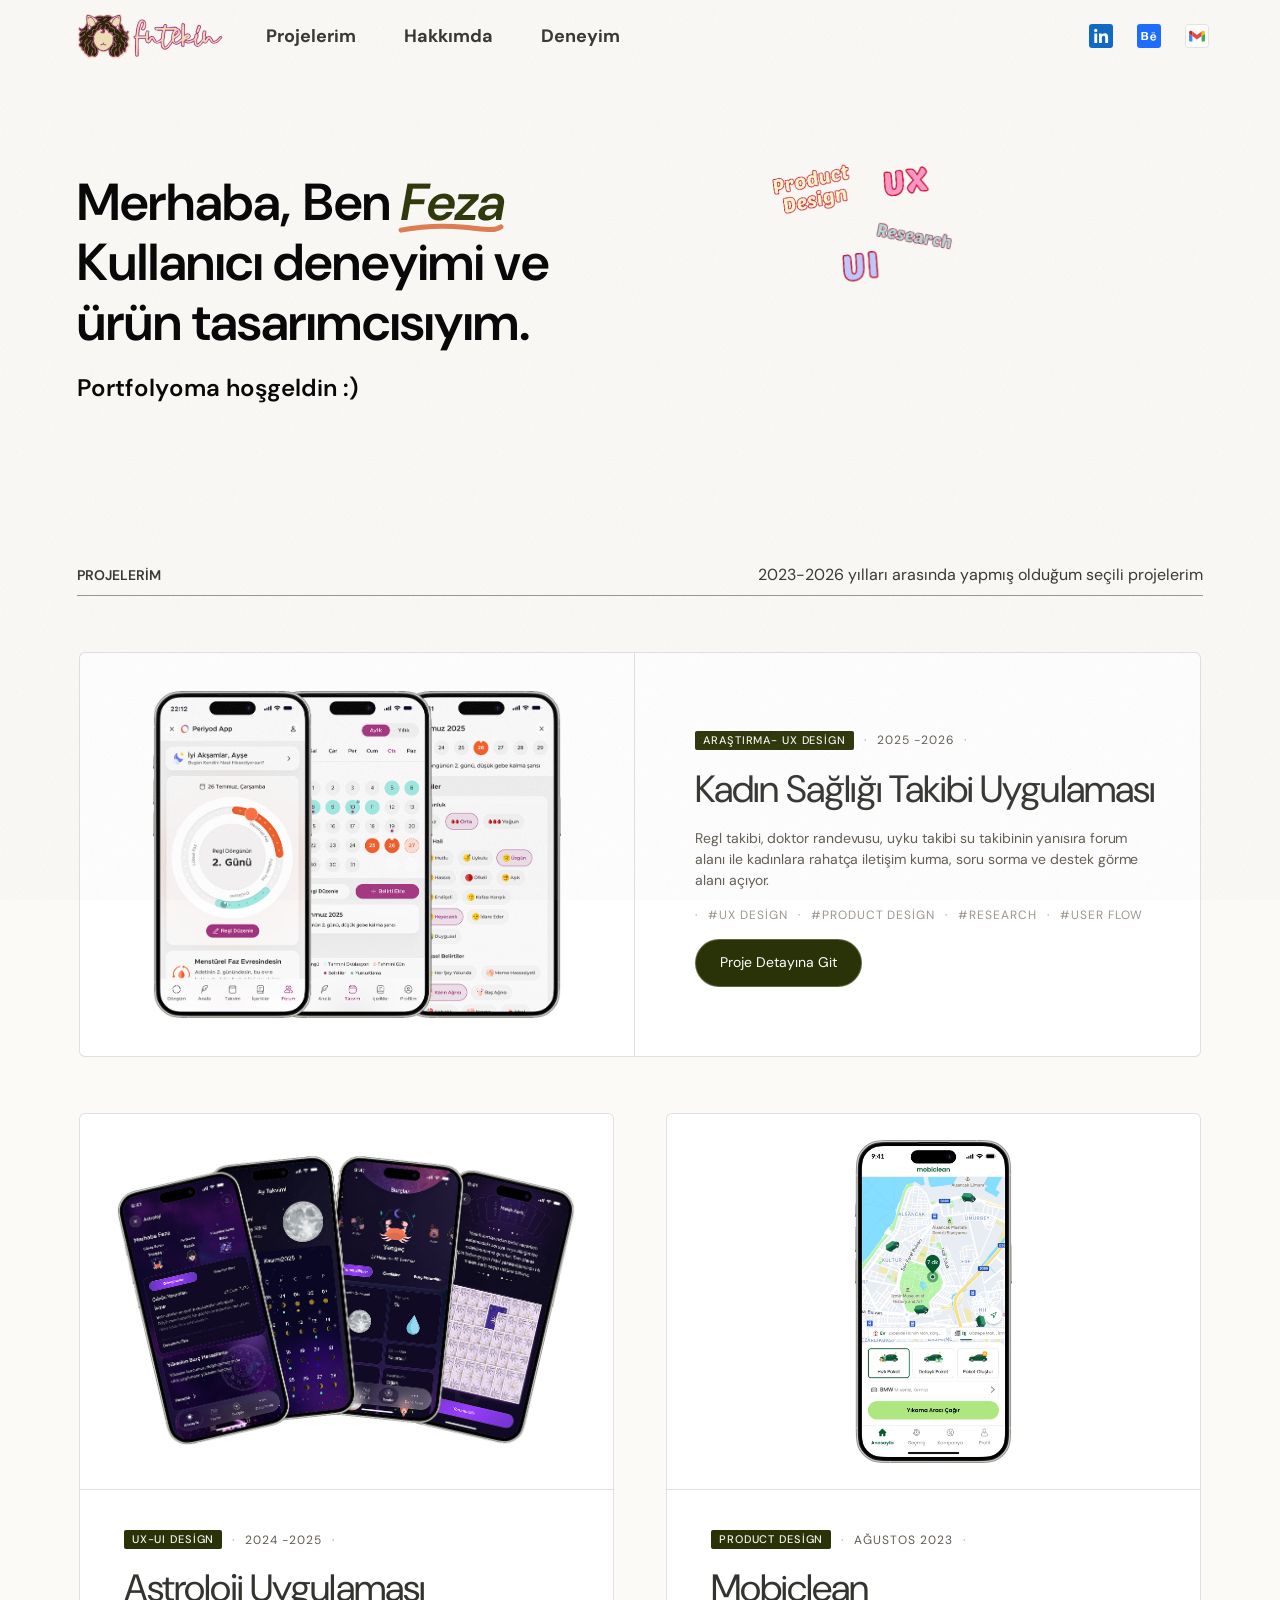
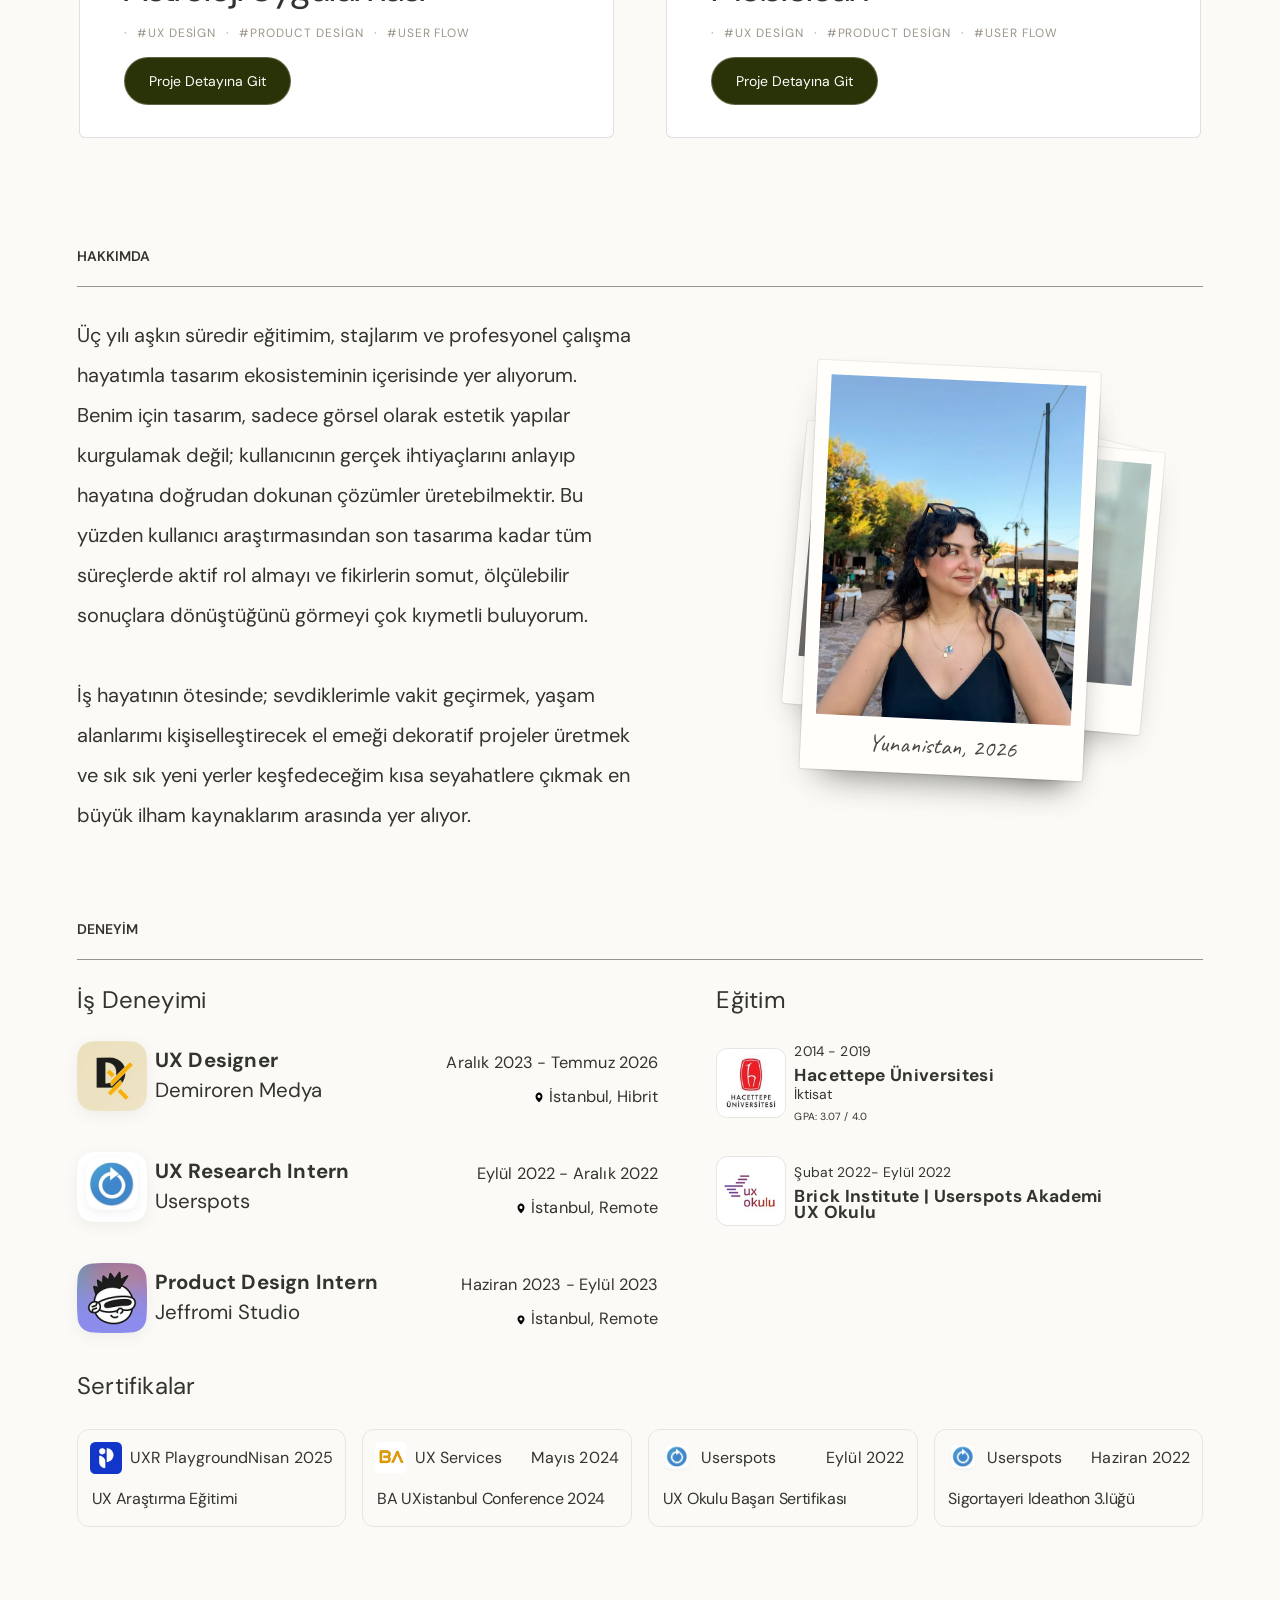
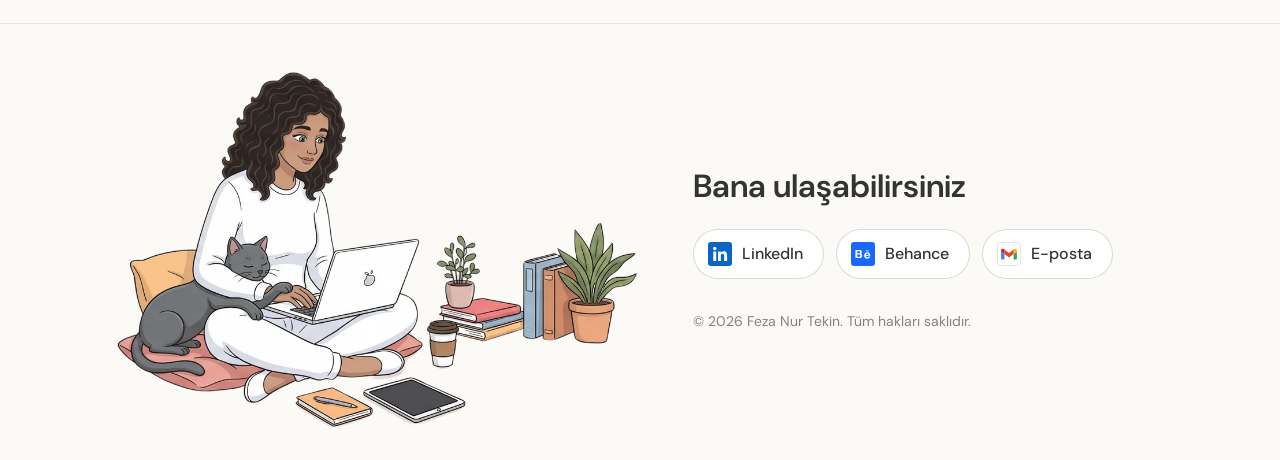
==== anasayfa.html @ 3f582065 "Açılış videosu ayrı sayfa: index.html → anasayfa.html Açılış artık kendi sayfası (index.html): yalnı" ====
<!DOCTYPE html>
<html lang="tr">
<head>
  <meta charset="UTF-8" />
  <meta name="viewport" content="width=device-width, initial-scale=1.0, viewport-fit=cover" />
  <title>Feza Nur Tekin | Portfolyo</title>
  <meta name="theme-color" content="#fbfaf6" />
  <meta name="description" content="Feza Nur Tekin - UX Designer & Product Designer" />
  <meta property="og:type" content="website" />
  <meta property="og:site_name" content="Feza Nur Tekin" />
  <meta property="og:title" content="Feza Nur Tekin | Portfolyo" />
  <meta property="og:description" content="Feza Nur Tekin - UX Designer & Product Designer" />
  <meta property="og:image" content="assets/images/og-image.jpg" />
  <meta property="og:image:width" content="1200" />
  <meta property="og:image:height" content="630" />
  <meta name="twitter:card" content="summary_large_image" />
  <meta name="twitter:title" content="Feza Nur Tekin | Portfolyo" />
  <meta name="twitter:description" content="Feza Nur Tekin - UX Designer & Product Designer" />
  <meta name="twitter:image" content="assets/images/og-image.jpg" />
  <link rel="icon" type="image/png" sizes="64x64" href="assets/images/favicon.png" />
  <link rel="icon" type="image/png" sizes="32x32" href="assets/images/favicon-32.png" />
  <link rel="apple-touch-icon" href="assets/images/apple-touch-icon.png" />
  <link rel="preconnect" href="https://fonts.googleapis.com" />
  <link rel="preconnect" href="https://fonts.gstatic.com" crossorigin />
  <link href="https://fonts.googleapis.com/css2?family=DM+Sans:ital,wght@0,400;0,500;0,600;0,700;1,400;1,500;1,600&family=Caveat:wght@500&family=Georama:wght@400&display=swap" rel="stylesheet" />
  <link rel="stylesheet" href="css/reset.css" />
  <link rel="stylesheet" href="css/style.css" />
  <link rel="stylesheet" href="css/header.css" />
  <link rel="stylesheet" href="css/hero.css" />
  <link rel="stylesheet" href="css/projects.css" />
  <link rel="stylesheet" href="css/about.css" />
  <link rel="stylesheet" href="css/certificates.css" />
  <!-- Microsoft Clarity (ziyaretçi analitiği) -->
  <script type="text/javascript">
    (function(c,l,a,r,i,t,y){
        c[a]=c[a]||function(){(c[a].q=c[a].q||[]).push(arguments)};
        t=l.createElement(r);t.async=1;t.src="https://www.clarity.ms/tag/"+i;
        y=l.getElementsByTagName(r)[0];y.parentNode.insertBefore(t,y);
    })(window, document, "clarity", "script", "yzoneyy70y");
  </script>
</head>
<body class="home">
  <header id="header"></header>
  <main>
    <section id="hero"></section>
    <section id="projects"></section>
    <section id="about"></section>
    <section id="certificates"></section>
  </main>
  <footer id="footer"></footer>

  <script src="https://cdnjs.cloudflare.com/ajax/libs/gsap/3.12.5/gsap.min.js"></script>
  <script type="module" src="js/main.js"></script>
</body>
</html>
---- css/style.css ----
:root {
  --color-bg: #fefdfc;
  --color-text: #000000;
  --color-heading: #06122f;
  --color-muted: #2e2e48;

  --color-primary-100: #e3e7fb;
  --color-primary-700: #06122f;
  --color-tertiary-500: #485511;
  --color-tertiary-600: #2a3307;

  --font-base: "DM Sans", system-ui, -apple-system, "Segoe UI", sans-serif;
  --font-logo: "Georama", var(--font-base);

  --container-width: 1200px;
  --container-padding: clamp(16px, 6vw, 161px);
}

/* clip (not hidden): hidden would turn <body> into a scroll container
   and break position: sticky (header, home intro) */
html {
  /* overscroll / safe-area strips take the page colour, not white */
  background: #fbfaf6;
  overflow-x: hidden;
  overflow-x: clip;
  overflow-y: visible;
}

body {
  background: var(--color-bg);
  color: var(--color-text);
  font-family: var(--font-base);
  overflow-x: hidden;
  overflow-x: clip;
  overflow-y: visible;
}

.container {
  width: 100%;
  max-width: var(--container-width);
  margin-inline: auto;
  padding-inline: var(--container-padding);
}

/* Main 12-column grid (1920w spec: count 12, margin 0, gutter 16) */
/* Mobile: 16px left/right padding on every page */
@media (max-width: 600px) {
  :root {
    --container-padding: 16px;
  }
}

.grid {
  display: grid;
  grid-template-columns: repeat(12, 1fr);
  gap: 16px;
}

.col-1  { grid-column: span 1; }
.col-2  { grid-column: span 2; }
.col-3  { grid-column: span 3; }
.col-4  { grid-column: span 4; }
.col-5  { grid-column: span 5; }
.col-6  { grid-column: span 6; }
.col-7  { grid-column: span 7; }
.col-8  { grid-column: span 8; }
.col-9  { grid-column: span 9; }
.col-10 { grid-column: span 10; }
.col-11 { grid-column: span 11; }
.col-12 { grid-column: span 12; }

section {
  padding-block: clamp(48px, 6vw, 80px);
}

/* Section eyebrow: bullet + label, used above section headings */
.section-eyebrow {
  display: flex;
  align-items: center;
  gap: 10px;
  margin-bottom: 24px;
}

.section-eyebrow__dot {
  width: 14px;
  height: 14px;
  border-radius: 50%;
  background: var(--color-heading);
  flex-shrink: 0;
}

.section-eyebrow__label {
  font-weight: 600;
  font-size: clamp(18px, 2vw, 24px);
  color: var(--color-text);
}

/* Shared button styles */
.btn {
  display: inline-flex;
  align-items: center;
  gap: 8px;
  border-radius: 90px;
  font-family: var(--font-base);
  cursor: pointer;
  text-decoration: none;
  white-space: nowrap;
  transition: opacity 0.15s ease;
}

.btn:hover {
  opacity: 0.85;
}

.btn--ghost {
  padding: 16px 24px;
  font-weight: 600;
  font-size: 16px;
  color: var(--color-tertiary-500);
  background: transparent;
}

.btn--dark-sm {
  padding: 12px 24px;
  height: 40px;
  background: var(--color-tertiary-600);
  border: 1px solid rgba(255, 255, 255, 0.25);
  color: #fff;
  font-size: 14px;
}

.btn--dark-lg {
  padding: 16px 24px;
  background: var(--color-primary-700);
  border: 1px solid rgba(255, 255, 255, 0.25);
  color: #fff;
  font-size: 18px;
  font-weight: 500;
  box-shadow: 0 2px 2px rgba(27, 28, 29, 0.04);
}

.btn__icon {
  width: 20px;
  height: 20px;
  flex-shrink: 0;
}

/* Shared pill tag */
.tag {
  padding: 8px 16px;
  border: 0.5px solid var(--color-primary-100);
  border-radius: 8px;
  font-weight: 500;
  font-size: 16px;
  color: var(--color-heading);
  background: rgba(255, 255, 255, 0.1);
}

.hashtag {
  padding: 8px;
  font-weight: 500;
  font-size: 16px;
  color: var(--color-text);
}

footer {
  border-top: 1px solid rgba(209, 209, 209, 0.5);
  padding-block: 48px 32px;
}

/* Home footer: illustration left, contact buttons right */
.site-footer {
  display: grid;
  grid-template-columns: minmax(0, 520px) minmax(0, 1fr);
  align-items: center;
  gap: 56px;
}

.site-footer__art {
  display: block;
  width: 100%;
  height: auto;
}

.site-footer__title {
  font-size: 32px;
  font-weight: 600;
  line-height: 1.2;
  color: #333330;
}

.social-buttons {
  display: flex;
  flex-wrap: wrap;
  gap: 12px;
  margin-top: 24px;
  padding: 0;
  list-style: none;
}

.social-button {
  display: inline-flex;
  align-items: center;
  gap: 10px;
  padding: 12px 20px 12px 14px;
  border: 1px solid rgba(51, 51, 48, 0.18);
  border-radius: 999px;
  background: #fff;
  font-size: 16px;
  font-weight: 500;
  line-height: 24px;
  color: #333330;
  transition: border-color 0.2s ease, transform 0.2s ease, box-shadow 0.2s ease;
}

.social-button svg {
  flex: none;
  width: 24px;
  height: 24px;
}

.social-button:hover {
  border-color: #2a3307;
  transform: translateY(-2px);
  box-shadow: 0 6px 14px -8px rgba(42, 51, 7, 0.4);
}

.social-button:focus-visible {
  outline: 2px solid #2a3307;
  outline-offset: 3px;
}

.site-footer__copy {
  margin-top: 32px;
  font-size: 14px;
  color: rgba(51, 51, 48, 0.6);
}

@media (max-width: 760px) {
  .site-footer {
    grid-template-columns: 1fr;
    gap: 24px;
  }

  .site-footer__art {
    max-width: 360px;
  }

  .site-footer__title {
    font-size: 26px;
  }

  .social-button {
    padding: 10px 16px 10px 12px;
    font-size: 15px;
  }
}
---- css/header.css ----
header {
  position: sticky;
  top: 0;
  z-index: 100;
  /* iOS (viewport-fit=cover): the header reaches up under the status bar
     and its background covers that strip, so the page never shows above it */
  padding-top: env(safe-area-inset-top, 0px);
  background: var(--color-bg);
  box-shadow: 0 2px 2px rgba(27, 28, 29, 0.04);
}

/* Figma desktop header: full 1440 frame, 80px side padding, 64px tall */
.header__inner {
  display: flex;
  flex-wrap: wrap;
  align-items: center;
  gap: 12px 16px;
  max-width: 1440px;
  min-height: 64px;
  padding-block: 8px;
  padding-inline: clamp(16px, 5.56vw, 80px);
}


.header__brand {
  display: flex;
  align-items: center;
  gap: 8px;
}

.header__brand {
  gap: 0;
}

/* logo.svg is the mark + "fntekin" wordmark, 140 × 47 */
.header__logo-img {
  width: auto;
  height: 52px;
  aspect-ratio: 140 / 47;
}

.header__logo-text {
  font-family: var(--font-logo);
  font-size: 24px;
  line-height: 50px;
  color: var(--color-heading);
}

/* Desktop: logo — 24px — nav (items 16px apart) … social icons on the right */
.header__nav {
  display: flex;
  align-items: center;
  gap: 16px;
  /* + the row's 16px gap = 24px between logo and nav */
  margin-left: 8px;
  margin-right: auto;
}

/* Nav items: DM Sans Bold 18px, #333330 */
.header__nav-link {
  padding: 16px;
  font-family: var(--font-base);
  font-weight: 700;
  font-size: 18px;
  line-height: 24px;
  color: #333330;
  border-radius: 90px;
  transition: background-color 0.2s ease;
}

.header__nav-link:hover {
  background: rgba(51, 51, 48, 0.06);
}

/* CTA + hamburger group */
.header__actions {
  display: flex;
  align-items: center;
  gap: 16px;
}

.header__menu-toggle {
  display: none;
  flex-direction: column;
  justify-content: center;
  gap: 6px;
  width: 32px;
  height: 32px;
  padding: 4px 2px;
  color: var(--color-heading);
}

.header__menu-toggle span {
  display: block;
  width: 100%;
  height: 2px;
  background: currentColor;
  border-radius: 1px;
  transition: transform 0.2s ease, opacity 0.2s ease;
}

/* Tablet + mobile: nav moves into a hamburger dropdown */
@media (max-width: 860px) {
  .header__inner {
    flex-wrap: nowrap;
  }

  .header__menu-toggle {
    display: flex;
  }

  .header__nav {
    display: none;
    position: absolute;
    top: 100%;
    left: 0;
    right: 0;
    flex-direction: column;
    align-items: stretch;
    gap: 0;
    padding: 8px 16px 16px;
    background: var(--color-bg);
    box-shadow: 0 8px 16px rgba(27, 28, 29, 0.08);
  }

  .is-menu-open .header__nav {
    display: flex;
  }

  .header__nav-link {
    padding: 14px 0;
    border-bottom: 1px solid rgba(51, 51, 48, 0.08);
    border-radius: 0;
  }

  .header__nav-link:hover {
    background: none;
  }

  .is-menu-open .header__menu-toggle span:nth-child(1) {
    transform: translateY(8px) rotate(45deg);
  }

  .is-menu-open .header__menu-toggle span:nth-child(2) {
    opacity: 0;
  }

  .is-menu-open .header__menu-toggle span:nth-child(3) {
    transform: translateY(-8px) rotate(-45deg);
  }
}

/* Mobile (390px design) */
@media (max-width: 600px) {
  .header__inner {
    padding-block: 12px;
  }

  .header__logo-img {
    height: 38px;
  }

  .header__actions {
    gap: 12px;
  }

  .header__cta {
    height: 40px;
    padding-inline: 18px;
    font-size: 15px;
  }
}

/* Social icons: 24px, 24px apart (shared with the detail hero cards) */
.socials {
  display: flex;
  align-items: center;
  gap: 24px;
  margin: 0;
  padding: 0;
  list-style: none;
}

.socials__link {
  display: block;
  width: 24px;
  height: 24px;
  border-radius: 4px;
  transition: transform 0.2s ease, opacity 0.2s ease;
}

.socials__link:hover {
  transform: translateY(-2px);
}

.socials__link:focus-visible {
  outline: 2px solid #2a3307;
  outline-offset: 3px;
}

.socials__link svg {
  display: block;
}

@media (max-width: 860px) {
  .header__nav {
    margin: 0;
  }

  .header__actions {
    margin-left: auto;
  }

  .header__actions .socials {
    gap: 16px;
  }
}

/* ---------- Detail-page header ---------- */
.detail-header {
  display: grid;
  grid-template-columns: 1fr auto 1fr;
  align-items: center;
  flex-wrap: nowrap;
}

.detail-header__back {
  display: inline-flex;
  align-items: center;
  gap: 8px;
  justify-self: start;
  padding: 8px 8px 8px 0;
  font-family: var(--font-base);
  font-size: 18px;
  font-weight: 600;
  line-height: 24px;
  color: #333330;
}

.detail-header__back svg {
  color: #2a3307;
  transition: transform 0.2s ease;
}

.detail-header__back:hover svg {
  transform: translateX(-3px);
}

/* page title: DM Sans Regular 16px, #333330 */
.detail-header__title {
  font-family: var(--font-base);
  font-size: 16px;
  font-weight: 400;
  line-height: 24px;
  color: #333330;
  text-align: center;
  white-space: nowrap;
  overflow: hidden;
  text-overflow: ellipsis;
}

.detail-header .socials {
  justify-self: end;
}

@media (max-width: 600px) {
  .detail-header {
    grid-template-columns: auto minmax(0, 1fr) auto;
    gap: 12px;
  }

  /* arrow only; the title takes the middle */
  .detail-header__back span {
    position: absolute;
    width: 1px;
    height: 1px;
    overflow: hidden;
    clip: rect(0 0 0 0);
  }

  .detail-header__title {
    font-size: 14px;
  }

  .detail-header .socials {
    gap: 12px;
  }

  .detail-header .socials__link,
  .detail-header .socials__link svg {
    width: 22px;
    height: 22px;
  }
}

/* Social icons sit in the header row on desktop and move into the
   hamburger menu on phones/tablets */
.header__nav-socials {
  display: none;
}

@media (max-width: 860px) {
  /* phones/tablets: social icons stay in the header instead of a menu */
  .header__menu-toggle {
    display: none !important;
  }

  .header__actions .header__socials {
    display: flex;
    gap: 16px;
  }

  .header__nav .header__nav-socials {
    display: none;
  }
}

/* Phones: the detail header keeps only the back arrow and the title */
@media (max-width: 600px) {
  .detail-header .detail-header__socials {
    display: none;
  }

  .detail-header {
    grid-template-columns: auto minmax(0, 1fr) auto;
  }

  .detail-header::after {
    content: "";
    width: 24px;
  }
}

/* Detail pages: header hides on scroll down, returns on scroll up
   (js/header-autohide.js) */
body:not(.home) > header {
  transition: transform 0.3s ease;
}

body:not(.home) > header.is-hidden {
  transform: translateY(-100%);
}

@media (prefers-reduced-motion: reduce) {
  body:not(.home) > header {
    transition: none;
  }
}
---- css/hero.css ----
/* ==========================================================
   Home page shell (Figma 391:3256, 1440px frame)
   ========================================================== */
body.home {
  --color-bg: #fbfaf6;
  --home-ink: #333330;
  --home-muted: #605a51;
  --home-faint: #9c968c;
  --home-line: rgba(51, 51, 48, 0.5);
  --header-h: 64px;
  --sticker-terracotta: #df7a50;
  --sticker-pink: #eab3c7;
  --sticker-mustard: #ecbf55;
  --sticker-sage: #95b083;
}

/* Paper grain over the whole page */
body.home::after {
  content: "";
  position: fixed;
  inset: 0;
  z-index: 9999;
  pointer-events: none;
  opacity: 0.09;
  background-image: url("data:image/svg+xml;utf8,<svg xmlns='http://www.w3.org/2000/svg' width='240' height='240'><filter id='n'><feTurbulence type='fractalNoise' baseFrequency='0.85' numOctaves='2' stitchTiles='stitch'/><feColorMatrix type='saturate' values='0'/></filter><rect width='100%' height='100%' filter='url(%23n)'/></svg>");
}

/* Home content is 1200px wide at 1440 (container padding sits outside it) */
body.home main .container {
  max-width: calc(1200px + 2 * var(--container-padding));
}

/* Section rhythm comes from the design, not the global section padding */
body.home main > section {
  padding-block: 0;
}

/* js/intro.js slides the header in during the landing entrance */
/* Transparent over the hero; once the "Kullanıcı deneyimi…" line scrolls
   under it, the hero's background colour fades in, faint at first and
   filling as the page scrolls on (--header-fill 0 → 1, js/header-fill.js) */
/* Sticky (like the detail pages), not fixed: iOS Safari only extends a
   header's colour up behind the status bar when it is part of the page
   flow; a fixed header floats with the page showing above it */
body.home header {
  position: sticky;
  top: 0;
  --header-fill: 0;
  background: rgb(251 250 246 / var(--header-fill));
  box-shadow: 0 2px 2px rgb(27 28 29 / calc(var(--header-fill) * 0.04));
  -webkit-backdrop-filter: blur(calc(var(--header-fill) * 8px));
  backdrop-filter: blur(calc(var(--header-fill) * 8px));
}

/* ==========================================================
   Landing frame (the opening film is its own page: index.html)
   ========================================================== */
.intro {
  position: relative;
}

.intro__frame {
  position: relative;
}

/* Animated line-art parts (see tools/build-hero-art.py); transform-origin
   is set per part in drawing units */
.part {
  transform-box: view-box;
}

/* ---------- 2. Landing ---------- */
.landing {
  position: relative;
  z-index: 1;
  /* the sticky header already takes its own room in the flow */
  padding-top: 0;
  transform-origin: 50% 40%;
}

/* 1440 × 620 design frame under the 64px header; desktop pulls it 100px
   up so the film and the text sit higher */
.landing__stage {
  position: relative;
  max-width: 1440px;
  margin: -100px auto 0;
  aspect-ratio: 1440 / 620;
}

/* Text block centred vertically on the girl + cat film (same top and
   height as .hero-video: y 133 … 577 of the 620 frame) */
.landing__text {
  position: absolute;
  left: 0;
  right: 0;
  top: 21.45%;
  height: 71.61%;
  z-index: 1;
  display: flex;
  flex-direction: column;
  justify-content: center;
}

/* "Merhaba, Ben Feza" on one line */
.hero__heading {
  display: flex;
  flex-wrap: nowrap;
  align-items: baseline;
  column-gap: 0.25em;
  font-size: 52px; /* sets the em for the gap; children are 52px too */
  white-space: nowrap;
}

.hero__heading .hero__title {
  margin-top: 0;
}

/* Desktop: "Merhaba," and "Ben Feza" both 52px semibold */
.hero__greeting {
  font-size: 52px;
  font-weight: 600;
  line-height: 1.15;
  color: #000;
}

.hero__title {
  margin-top: clamp(2px, 0.4vw, 6px);
  font-size: 52px;
  line-height: 1.15;
  font-weight: 600;
  color: #000;
  white-space: nowrap;
}

/* Screen-reader copy of the lettered text */
.hero-sr {
  position: absolute;
  width: 1px;
  height: 1px;
  overflow: hidden;
  clip-path: inset(50%);
  white-space: nowrap;
}

.split-word {
  display: inline-block;
  white-space: nowrap;
}

/* Letters pop up one by one with a little overshoot once the landing is
   revealed (js/intro.js adds .is-revealed) */
.landing .letter {
  display: inline-block;
  opacity: 0;
  transform: translateY(0.5em) rotate(-7deg) scale(0.7);
  transform-origin: 50% 75%;
}

.landing.is-revealed .letter {
  opacity: 1;
  transform: none;
  transition:
    opacity 0.7s cubic-bezier(0.34, 1.56, 0.64, 1),
    transform 0.7s cubic-bezier(0.34, 1.56, 0.64, 1);
  transition-delay: calc(var(--letter-i) * 20ms);
}

.hero__title-accent {
  position: relative;
  display: inline-block;
  font-family: var(--font-base);
  font-style: italic;
  font-weight: 600;
  color: var(--color-tertiary-600);
}

/* Hand-drawn underline that draws itself under "Feza" */
.hero__scribble {
  position: absolute;
  left: -2%;
  bottom: -0.02em;
  width: 104%;
  height: 0.22em;
  overflow: visible;
  pointer-events: none;
}

.hero__scribble path {
  fill: none;
  stroke: var(--sticker-terracotta);
  stroke-width: 5;
  stroke-linecap: round;
  vector-effect: non-scaling-stroke;
  stroke-dasharray: 1;
  stroke-dashoffset: 1;
}

.landing.is-revealed .hero__scribble path {
  stroke-dashoffset: 0;
  transition: stroke-dashoffset 0.8s cubic-bezier(0.65, 0, 0.35, 1) 0.75s;
}

/* Desktop: subtitles match the heading (52px semibold) and wrap inside
   the left column, clear of the film */
.hero__subtitle {
  max-width: min(560px, 40vw);
  margin-top: clamp(8px, 1.1vw, 16px);
  font-size: 52px;
  font-weight: 600;
  line-height: 1.15;
  color: #000;
}

/* "Merhaba, Ben Feza" and the subtitle read as one block: no extra gap,
   so every line is the same 1.15 line-height apart */
.hero__heading + .hero__subtitle {
  margin-top: 0;
}

/* "Portfolyoma hoşgeldin :)" — 24px */
.hero__subtitle + .hero__subtitle {
  max-width: none;
  font-size: 24px;
  margin-top: clamp(14px, 1.7vw, 24px);
}

/* Girl + cat film (16:9, 790 px wide at x 630, y 133 in the 1440 × 620
   frame: she sits where the drawing was, the cat walks in from its left
   edge, which fades into the page) */
.hero-video {
  position: absolute;
  left: 43.75%;
  top: 21.45%;
  width: 54.86%;
  aspect-ratio: 16 / 9;
  object-fit: cover;
  -webkit-mask-image: linear-gradient(to right, transparent, #000 9%);
  mask-image: linear-gradient(to right, transparent, #000 9%);
}

/* Floor line and girl (275 × 349 drawing, 316 px wide at x 1040, y 155)
   placed in the 1440 × 620 frame */
.landing__art {
  position: absolute;
  inset: 0;
  pointer-events: none;
}

.landing__canvas {
  position: absolute;
  inset: 0;
  container-type: inline-size;
}

.home-art__floor,
.home-art__girl {
  position: absolute;
  overflow: visible;
}

.home-art__floor {
  left: 0;
  top: 16.29%;
  width: 100%;
  height: 73.71%;
}

.home-art__girl {
  left: 72.22%;
  top: 25%;
  width: 21.94%;
  height: 64.68%;
  transform-origin: 50% 96%;
  animation: girl-breathe 4.6s ease-in-out infinite;
}

/* ---------- The girl at work ---------- */
/* Typing: js/intro.js taps the hands one after the other */
.home-art__girl .part--hand-l,
.home-art__girl .part--hand-r {
  transition: transform 80ms ease-out;
}

.home-art__girl .part--hand-l.is-tap {
  transform: translate(0.4px, 1.3px);
}

.home-art__girl .part--hand-r.is-tap {
  transform: translateY(1.2px) rotate(-1.2deg);
}

.home-art__girl .part--eye-l,
.home-art__girl .part--eye-r {
  animation: blink 5.3s ease-in-out 0.8s infinite;
}

/* Between typing bursts she smiles: the mouth widens, the eyes squint */
.girl-mouth,
.girl-smile,
.girl-dimple {
  transition: opacity 0.3s ease;
}

.girl-smile,
.girl-dimple,
.home-art__girl.is-smiling .girl-mouth {
  opacity: 0;
}

.home-art__girl.is-smiling .girl-smile,
.home-art__girl.is-smiling .girl-dimple {
  opacity: 1;
}

/* `scale` composes with the blink's `transform` (pivot = the eye) */
.home-art__girl .part--eye-l,
.home-art__girl .part--eye-r {
  transition: scale 0.3s ease;
}

.home-art__girl.is-smiling .part--eye-l,
.home-art__girl.is-smiling .part--eye-r {
  scale: 1 0.45;
}

/* "UX / UI / Experience" pop out of the laptop one after another */
.laptop-words {
  position: absolute;
  inset: 0;
}

.laptop-word {
  position: absolute;
  left: var(--x);
  top: var(--y);
  font-family: var(--font-base);
  font-size: 2.4cqw;
  font-weight: 700;
  font-style: italic;
  line-height: 1;
  letter-spacing: -0.01em;
  white-space: nowrap;
  opacity: 0;
  transform-origin: 80% 100%;
  animation: word-pop 7.5s cubic-bezier(0.34, 1.4, 0.64, 1) infinite;
  animation-delay: calc(var(--i) * 2.5s);
  animation-play-state: paused;
}

.laptop-word:nth-child(1) {
  color: var(--sticker-terracotta);
}

.laptop-word:nth-child(2) {
  font-size: 2.1cqw;
  color: var(--color-tertiary-500);
}

.laptop-word:nth-child(3) {
  color: #c25a88;
}

/* they start once the landing is on screen */
.landing.is-revealed .laptop-word {
  animation-play-state: running;
}

/* ---------- The cat: walks in from the left, sits beside her ---------- */
/* Box = the walking drawing (334 × 224) at 0.62 scale, paws on y 545 */
.hero-cat {
  position: absolute;
  left: 59.1%;
  top: 71%;
  width: 14.4%;
  aspect-ratio: 334 / 224;
}

.hero-cat__mover {
  position: absolute;
  inset: 0;
}

.hero-cat__walk,
.hero-cat__sit {
  position: absolute;
  overflow: visible;
  transition:
    opacity 0.25s ease,
    transform 0.45s cubic-bezier(0.34, 1.56, 0.64, 1);
}

.hero-cat__walk {
  inset: 0;
  width: 100%;
  height: 100%;
  opacity: 0;
}

/* sitting pose, paws on the same line, head where the walker's head was */
.hero-cat__sit {
  left: 34%;
  top: -2.4%;
  width: 56%;
  height: auto;
  opacity: 0;
  transform-origin: 50% 100%;
  transform: scale(0.92, 0.84);
}

.hero-cat__body {
  fill: var(--color-bg);
}

.hero-cat.is-walking .hero-cat__walk {
  opacity: 1;
  animation: cat-bob 0.5s ease-in-out infinite;
}

.hero-cat.is-sitting .hero-cat__sit {
  opacity: 1;
  transform: none;
}

.hero-cat__walk .part {
  animation: leg-swing 1s ease-in-out infinite;
  animation-play-state: paused;
}

.hero-cat.is-walking .hero-cat__walk .part {
  animation-play-state: running;
}

/* diagonal gait: hind-back with fore-front, then the other pair */
.hero-cat__walk .part--leg-hf,
.hero-cat__walk .part--leg-fb {
  animation-delay: -0.5s;
}

/* Colour stickers float around the drawing. The wrapper takes the
   intro's pop-in (GSAP), the inner span floats and keeps its tilt. */
.hero-stickers {
  position: absolute;
  inset: 0;
}

.sticker {
  position: absolute;
  left: var(--x);
  top: var(--y);
  width: var(--w);
  display: block;
}

.sticker__float {
  display: block;
  transform: rotate(var(--tilt, 0deg));
  animation: sticker-float var(--dur, 8s) ease-in-out var(--delay, 0s) infinite;
  will-change: translate, rotate;
}

.sticker img {
  display: block;
  width: 100%;
  height: auto;
}

/* Hearts rise over the cat once it has sat down, then a quiet pause */
.cat-hearts {
  position: absolute;
  left: 62%;
  top: -26%;
  width: 22%;
  aspect-ratio: 1;
}

.cat-heart {
  position: absolute;
  left: 0;
  bottom: 0;
  width: 46%;
  color: var(--sticker-terracotta);
  opacity: 0;
  animation: heart-rise 6.6s ease-out 1.2s infinite;
  animation-play-state: paused;
}

.hero-cat.is-sitting .cat-heart {
  animation-play-state: running;
}

.cat-heart:nth-child(2) {
  left: 42%;
  width: 34%;
  color: var(--sticker-pink);
  animation-delay: 1.75s;
}

.cat-heart:nth-child(3) {
  left: 18%;
  width: 28%;
  animation-delay: 2.3s;
}

.cat-heart svg {
  display: block;
  width: 100%;
  height: auto;
}

/* ==========================================================
   Keyframes
   ========================================================== */
@keyframes plant-sway {
  0%,
  100% {
    transform: rotate(-0.55deg);
  }

  50% {
    transform: rotate(0.65deg);
  }
}

@keyframes leaf-flutter {
  0%,
  100% {
    transform: rotate(0deg);
  }

  30% {
    transform: rotate(1.8deg);
  }

  65% {
    transform: rotate(-1.3deg);
  }
}

@keyframes sticker-float {
  0%,
  100% {
    translate: 0 0;
    rotate: 0deg;
  }

  33% {
    translate: 4px -9px;
    rotate: 4deg;
  }

  66% {
    translate: -3px -4px;
    rotate: -3deg;
  }
}

@keyframes girl-breathe {
  0%,
  100% {
    scale: 1 1;
  }

  50% {
    scale: 1.004 1.008;
  }
}

@keyframes word-pop {
  0% {
    opacity: 0;
    transform: translate(30%, 40%) scale(0.3) rotate(-14deg);
  }

  7% {
    opacity: 1;
    transform: translate(0, 0) scale(1.08) rotate(-6deg);
  }

  12% {
    transform: translate(0, 0) scale(1) rotate(-4deg);
  }

  26% {
    opacity: 1;
    transform: translate(-6%, -40%) scale(1) rotate(3deg);
  }

  34%,
  100% {
    opacity: 0;
    transform: translate(-10%, -90%) scale(0.86) rotate(-2deg);
  }
}

@keyframes cat-bob {
  0%,
  100% {
    transform: translateY(0);
  }

  50% {
    transform: translateY(-1.6%);
  }
}

@keyframes leg-swing {
  0%,
  100% {
    transform: rotate(11deg);
  }

  50% {
    transform: rotate(-11deg);
  }
}

@keyframes heart-rise {
  0% {
    opacity: 0;
    transform: translate(0, 0) scale(0.3);
  }

  6% {
    opacity: 1;
    transform: translate(0, -6px) scale(1);
  }

  22% {
    opacity: 1;
    transform: translate(-5px, -34px) scale(1) rotate(-8deg);
  }

  34%,
  100% {
    opacity: 0;
    transform: translate(3px, -58px) scale(0.8) rotate(6deg);
  }
}





@keyframes blink {
  0%,
  92%,
  98%,
  100% {
    transform: scaleY(1);
  }

  95% {
    transform: scaleY(0.12);
  }
}



/* ==========================================================
   Static fallback (reduced motion, GSAP unavailable, deep link): no intro,
   the landing shows straight away
   ========================================================== */

.intro--static .hero__scribble path {
  stroke-dashoffset: 0;
}

/* ==========================================================
   Responsive
   ========================================================== */
@media (max-width: 900px) {
  /* Mobile: text block 24px under the header, then the girl + cat film
     full-bleed right under the text (cropped to the cat and the girl) */
  .landing__stage {
    margin-top: 0;
    aspect-ratio: auto;
  }

  .landing__text {
    position: relative;
    top: auto;
    height: auto;
    display: block;
    padding-top: 24px;
    padding-bottom: 0;
  }

  /* heading + first subtitle: one block, same size, no gaps */
  .hero__heading {
    font-size: clamp(26px, 8.7vw, 40px);
  }

  .hero__greeting,
  .hero__title {
    font-size: 1em;
    font-weight: 600;
    line-height: 1.15;
  }

  .hero__title {
    margin-top: 0;
  }

  .hero__subtitle {
    max-width: none;
    font-size: clamp(26px, 8.7vw, 40px);
    font-weight: 600;
    line-height: 1.15;
  }

  .hero__heading + .hero__subtitle {
    margin-top: 0;
  }

  .hero__subtitle + .hero__subtitle {
    font-size: clamp(16px, 4.4vw, 20px);
    line-height: 1.3;
    margin-top: 16px;
  }

  /* film: full screen width, 16px under the text */
  .landing__art {
    position: relative;
    inset: auto;
    width: 100%;
    height: 56.25vw;
    margin-top: 16px;
    overflow: hidden;
  }

  /* the canvas keeps the 1440 × 620 frame (film + stickers together),
     scaled so the film is exactly 100vw wide and sits at the top */
  .landing__canvas {
    inset: auto;
    left: -79.75vw;
    top: -16.82vw;
    width: 182.28vw;
    height: auto;
    aspect-ratio: 1440 / 620;
  }

  .hero-video {
    -webkit-mask-image: none;
    mask-image: none;
  }
}

@media (prefers-reduced-motion: reduce) {
  .part,
  .sticker__float,
  .home-art__girl,
  .laptop-word {
    animation: none !important;
  }

  .landing .letter {
    opacity: 1;
    transform: none;
    transition: none !important;
  }

  .hero__scribble path {
    stroke-dashoffset: 0;
    transition: none !important;
  }

  .cat-hearts {
    display: none;
  }
}
---- css/projects.css ----
/* ==========================================================
   Projelerim (Figma 391:3256)
   ========================================================== */
#projects {
  padding-top: 32px;
  padding-bottom: 56px;
}

/* Shared section head: small caps label + underlined row */
.home-section-head__label {
  font-size: 14px;
  font-weight: 600;
  line-height: 40px;
  color: var(--home-ink);
}

.home-section-head__row {
  display: flex;
  flex-wrap: wrap;
  align-items: center;
  justify-content: space-between;
  column-gap: 24px;
  margin-top: 8px;
  border-bottom: 1px solid var(--home-line);
}

/* Projelerim: label and note on one line above the rule */
.home-section-head__row--single {
  margin-top: 0;
}

.home-section-head__title {
  font-size: 16px;
  font-weight: 600;
  line-height: 40px;
  color: var(--home-ink);
}

.home-section-head__note {
  font-size: 16px;
  line-height: 40px;
  color: var(--home-ink);
}

/* ---------- Card shell ---------- */
.project-card {
  background: #fff;
  border: 1px solid rgba(51, 51, 48, 0.15);
  border-radius: 6px;
  overflow: hidden;
  margin-inline: 2px;
}

.project-card__visual {
  position: relative;
  display: flex;
  align-items: center;
  justify-content: center;
  overflow: hidden;
}

.project-card__phones {
  position: relative;
  height: auto;
  max-width: 100%;
}

.project-card__content {
  display: flex;
  flex-direction: column;
  align-items: flex-start;
  gap: 18px;
  min-width: 0;
}

/* Featured: 592 | 16 | 586 inside a 1196 × 405 card */
.project-card--featured {
  display: grid;
  grid-template-columns: minmax(0, 592fr) minmax(0, 602fr);
  min-height: 405px;
  margin-top: 56px;
}

.project-card--featured .project-card__visual {
  border-right: 1px solid rgba(51, 51, 48, 0.15);
}

.project-card__phones--periyod {
  width: min(408px, 80%);
}

.project-card--featured .project-card__content {
  justify-content: center;
  padding: 40px 44px 32px 60px;
}

/* Two stacked cards: 574 wide, 376px visual, min 540 tall */
.project-row {
  display: grid;
  grid-template-columns: repeat(2, minmax(0, 1fr));
  column-gap: 48px;
  row-gap: 32px;
  margin-top: 56px;
}

.project-card--stacked {
  display: flex;
  flex-direction: column;
  min-height: 540px;
}

.project-card--stacked .project-card__visual {
  height: 376px;
  flex-shrink: 0;
  border-bottom: 1px solid rgba(51, 51, 48, 0.15);
}

.project-card__phones--astroloji {
  width: min(466px, 92%);
}

/* Mobiclean: the single phone from the detail page cover */
.project-card__phones--mobiclean {
  width: auto;
  height: 86%;
}

.project-card--stacked .project-card__content {
  padding: 40px 44px 32px;
}

/* ---------- Card text ---------- */
.project-meta {
  display: flex;
  flex-wrap: wrap;
  align-items: center;
  gap: 10px;
  font-size: 12px;
  line-height: 12px;
  letter-spacing: 0.96px;
  text-transform: uppercase;
}

.project-meta__badge {
  padding: 4px 8px;
  border-radius: 2px;
  background: var(--color-tertiary-600);
  color: #f7f3eb;
  font-size: 11px;
  font-weight: 500;
  line-height: 11px;
  letter-spacing: 0.88px;
}

.project-meta__dot {
  color: var(--home-faint);
}

.project-meta__years {
  color: var(--home-muted);
}

.project-card__title {
  max-width: 499px;
  font-size: 38px;
  font-weight: 400;
  line-height: 42px;
  letter-spacing: -0.95px;
  color: var(--home-ink);
  text-wrap: balance;
}

.project-card__desc {
  max-width: 499px;
  font-size: 14px;
  line-height: 21px;
  letter-spacing: -0.07px;
  color: var(--home-muted);
  text-wrap: pretty;
}

.project-hashtags {
  display: flex;
  flex-wrap: wrap;
  gap: 10px;
  list-style: none;
  font-size: 12px;
  line-height: 12px;
  letter-spacing: 0.96px;
  text-transform: uppercase;
  color: var(--home-faint);
}

.project-hashtags li {
  display: flex;
  gap: 10px;
  white-space: nowrap;
}

.project-hashtags li::before {
  content: "·";
}

.project-button {
  display: inline-flex;
  align-items: center;
  justify-content: center;
  height: 48px;
  padding: 0 24px;
  border: 1px solid rgba(255, 255, 255, 0.25);
  border-radius: 90px;
  background: var(--color-tertiary-600);
  color: #fff;
  font-size: 14px;
  line-height: 21px;
  white-space: nowrap;
  transition: opacity 0.15s ease;
}

.project-button:hover {
  opacity: 0.85;
}

/* ---------- Responsive ---------- */
@media (max-width: 1100px) {
  .project-row {
    column-gap: 24px;
  }

  .project-card--stacked .project-card__visual {
    height: clamp(260px, 30vw, 376px);
  }
}

@media (max-width: 900px) {
  .project-card--featured {
    grid-template-columns: 1fr;
  }

  .project-card--featured .project-card__visual {
    border-right: none;
    border-bottom: 1px solid rgba(51, 51, 48, 0.15);
    min-height: 320px;
  }

  .project-card--featured .project-card__content {
    padding: 32px 24px;
  }

  .project-row {
    grid-template-columns: 1fr;
  }
}

@media (max-width: 600px) {
  .home-section-head__note {
    line-height: 1.4;
    padding-bottom: 12px;
  }

  .project-card__title {
    font-size: 28px;
    line-height: 1.15;
  }

  .project-card--stacked {
    min-height: 0;
  }

  .project-card--stacked .project-card__visual,
  .project-card--featured .project-card__visual {
    height: auto;
    min-height: 0;
    padding: 24px 12px;
  }

  .project-card--stacked .project-card__content {
    padding: 28px 20px 24px;
  }

  .project-card__phones--mobiclean {
    height: 280px;
  }

  .project-card--featured .project-card__content {
    padding: 28px 20px 24px;
  }
}
---- css/about.css ----
/* ==========================================================
   Hakkımda (Figma 391:3256)
   ========================================================== */
#about {
  padding-top: 32px;
}

.home-section-head--about .home-section-head__label {
  line-height: 60px;
  border-bottom: 1px solid var(--home-line);
}

/* Intro text + framed photo card (Figma 391:3931):
   white card 520 × 428, 1px #E0E0E0 stroke, 27px inner padding,
   5:4 landscape photo; card's right edge aligns with the section line */
.about__intro {
  display: flex;
  align-items: center;
  justify-content: space-between;
  gap: 48px;
  padding-block: 28px 24px;
}

.about__text {
  flex: 1 1 0;
  min-width: 0;
  max-width: 692px;
  font-size: 20px;
  line-height: 40px;
  color: var(--home-ink);
}

.about__text p + p {
  margin-top: 40px; /* one empty 40px line between paragraphs */
}

.about__photo {
  width: 520px;
  flex-shrink: 0;
}

/* ---------- Photo stack (js/about-deck.js): polaroid cards ---------- */
.photo-deck {
  position: relative;
  display: grid;
  place-items: center;
  width: 100%;
  aspect-ratio: 520 / 470;
  container-type: inline-size;
  perspective: 600px;
  touch-action: none;
  -webkit-user-select: none;
  user-select: none;
}

.photo-deck:focus-visible {
  outline: 2px solid var(--home-ink);
  outline-offset: 12px;
  border-radius: 8px;
}

/* the wrapper follows the pointer (translate + 3D tilt); all cards share
   one grid cell, centred */
.photo-deck__card {
  grid-area: 1 / 1;
  transition: transform 450ms cubic-bezier(0.34, 1.56, 0.64, 1);
}

.photo-deck__card.is-dragging {
  transition: none;
  cursor: grabbing;
}

.photo-deck__card.is-top {
  cursor: grab;
}

.photo-deck__card.is-hidden {
  visibility: hidden;
}

/* polaroid: white frame, thick bottom with a handwritten caption; holds the
   resting tilt / scale (springs between states) */
.photo-deck__inner {
  margin: 0;
  padding: 2.7cqw 2.7cqw 0;
  background: #fffefb;
  border-radius: 3px;
  box-shadow:
    0 0 0 1px rgba(51, 51, 48, 0.07),
    0 1px 2px rgba(51, 51, 48, 0.08),
    0 18px 36px -16px rgba(51, 51, 48, 0.4);
  transform-origin: 90% 90%;
  transition: transform 600ms cubic-bezier(0.34, 1.56, 0.64, 1);
}

.photo-deck__inner img {
  display: block;
  width: var(--photo-w);
  height: auto;
  object-fit: cover;
  background: #ece8df;
  pointer-events: none;
}

.photo-deck__caption {
  height: 10.5cqw;
  display: flex;
  align-items: center;
  justify-content: center;
  font-family: "Caveat", "Segoe Print", "Bradley Hand", cursive;
  font-size: 4.6cqw;
  line-height: 1;
  color: #4a4740;
}

/* one photo: a single card with a gentle tilt */
.photo-deck.is-single .photo-deck__inner {
  transform: rotate(-2deg);
}

@media (prefers-reduced-motion: reduce) {
  .photo-deck__card,
  .photo-deck__inner {
    transition: none;
  }
}

/* "DENEYİM" section label above İş Deneyimi / Eğitim */
.about__experience-head {
  margin-top: 40px;
  scroll-margin-top: 96px;
}

/* İş Deneyimi (592) | Eğitim (487) */
.about__columns {
  display: flex;
  justify-content: space-between;
  gap: 48px;
  margin-top: 24px;
  scroll-margin-top: 96px;
}

.about__column--experience {
  flex: 0 1 592px;
  min-width: 0;
}

.about__column--education {
  flex: 0 1 487px;
  min-width: 0;
}

.about__column-title {
  margin-bottom: 24px;
  font-size: 24px;
  font-weight: 400;
  line-height: 32.7px;
  letter-spacing: 0.24px;
  color: var(--home-ink);
}

.experience-list,
.education-list {
  display: flex;
  flex-direction: column;
  gap: 32px;
  list-style: none;
}

/* Experience row */
.experience-item {
  display: flex;
  align-items: flex-start;
  justify-content: space-between;
  gap: 16px;
  color: var(--home-ink);
}

.experience-item__main {
  display: flex;
  align-items: center;
  gap: 8px;
  min-width: 0;
}

.experience-item__logo {
  width: 70px;
  height: 70px;
  flex-shrink: 0;
  border-radius: 12px;
  filter: drop-shadow(0 4.65px 6.98px rgba(0, 0, 0, 0.05));
}

.experience-item__text {
  display: flex;
  flex-direction: column;
  gap: 12px;
  max-width: 267px;
  font-size: 20.44px;
}

.experience-item__role {
  font-weight: 700;
  line-height: 16.35px;
  letter-spacing: 0.2px;
}

.experience-item__company {
  line-height: 18.4px;
}

.experience-item__meta {
  display: flex;
  flex-direction: column;
  align-items: flex-end;
  gap: 10px;
  padding: 10px;
  font-size: 16.35px;
  letter-spacing: 0.16px;
  white-space: nowrap;
}

.experience-item__location {
  display: flex;
  align-items: center;
  gap: 4px;
}

.experience-item__location img {
  width: 12.26px;
  height: 12.26px;
}

/* Education row */
.education-item {
  display: flex;
  align-items: center;
  gap: 8px;
  color: var(--home-ink);
}

.education-item__logo {
  width: 70px;
  height: 70px;
  flex-shrink: 0;
  border: 0.5px solid rgba(209, 209, 209, 0.5);
  border-radius: 11px;
  object-fit: cover;
}

.education-item__text {
  display: flex;
  flex-direction: column;
  gap: 6px;
}

.education-item__date {
  font-size: 13.88px;
  letter-spacing: 0.14px;
}

.education-item__name {
  font-size: 17.36px;
  font-weight: 700;
  line-height: 15.62px;
  letter-spacing: 0.35px;
}

.education-item__detail {
  margin-top: -2px; /* 4px from the name in the design */
  font-size: 13.88px;
  line-height: 15.62px;
}

.education-item__gpa {
  font-size: 10.41px;
  letter-spacing: 0.1px;
}

/* ---------- Responsive ---------- */
@media (max-width: 1100px) {
  .about__photo {
    width: clamp(300px, 40vw, 520px);
  }

  .about__text {
    font-size: 18px;
    line-height: 34px;
  }

  .about__text p + p {
    margin-top: 34px;
  }
}

@media (max-width: 900px) {
  .about__intro {
    flex-direction: column-reverse;
    align-items: stretch;
  }

  .about__photo {
    width: 100%;
    max-width: 520px;
  }

  .about__columns {
    flex-direction: column;
  }

  .about__column--experience,
  .about__column--education {
    flex-basis: auto;
  }
}

@media (max-width: 600px) {
  .about__text {
    font-size: 16px;
    line-height: 28px;
  }

  .about__text p + p {
    margin-top: 20px;
  }

  .experience-item {
    flex-direction: column;
    gap: 4px;
  }

  .experience-item__text {
    font-size: 18px;
  }

  .experience-item__meta {
    align-items: flex-start;
    padding: 0 0 0 78px;
    gap: 6px;
    font-size: 15px;
  }
}
---- css/certificates.css ----
/* ==========================================================
   Sertifikalar (Figma 391:3256)
   ========================================================== */
#certificates {
  padding-top: 24px;
  padding-bottom: 96px;
}

.certificates__title {
  margin-bottom: 24px;
  font-size: 24px;
  font-weight: 400;
  line-height: 39.4px;
  letter-spacing: 0.24px;
  color: var(--home-ink);
}

.certificates__grid {
  display: grid;
  grid-template-columns: repeat(4, minmax(0, 1fr));
  gap: 16px;
  list-style: none;
}

.certificate-card {
  display: flex;
  flex-direction: column;
  align-items: center;
  justify-content: center;
  gap: 10px;
  padding: 12px;
  border: 1px solid rgba(209, 209, 209, 0.5);
  border-radius: 12px;
  color: var(--home-ink);
}

.certificate-card__header {
  display: flex;
  align-items: center;
  justify-content: space-between;
  gap: 8px;
  width: 100%;
}

.certificate-card__brand {
  display: flex;
  align-items: center;
  gap: 8px;
  min-width: 0;
}

.certificate-card__logo {
  width: 32px;
  height: 32px;
  flex-shrink: 0;
  border-radius: 5.3px;
  object-fit: cover;
}

.certificate-card__platform {
  font-size: 16px;
  line-height: 19.7px;
  white-space: nowrap;
}

.certificate-card__date {
  font-size: 16px;
  letter-spacing: 0.16px;
  white-space: nowrap;
}

.certificate-card__title {
  width: 240px;
  max-width: 100%;
  font-size: 16px;
  line-height: 29.5px;
  letter-spacing: -0.32px;
}

@media (max-width: 1100px) {
  .certificates__grid {
    grid-template-columns: repeat(2, minmax(0, 1fr));
  }
}

@media (max-width: 560px) {
  .certificates__grid {
    grid-template-columns: 1fr;
  }

  .certificate-card__title {
    width: 100%;
  }
}
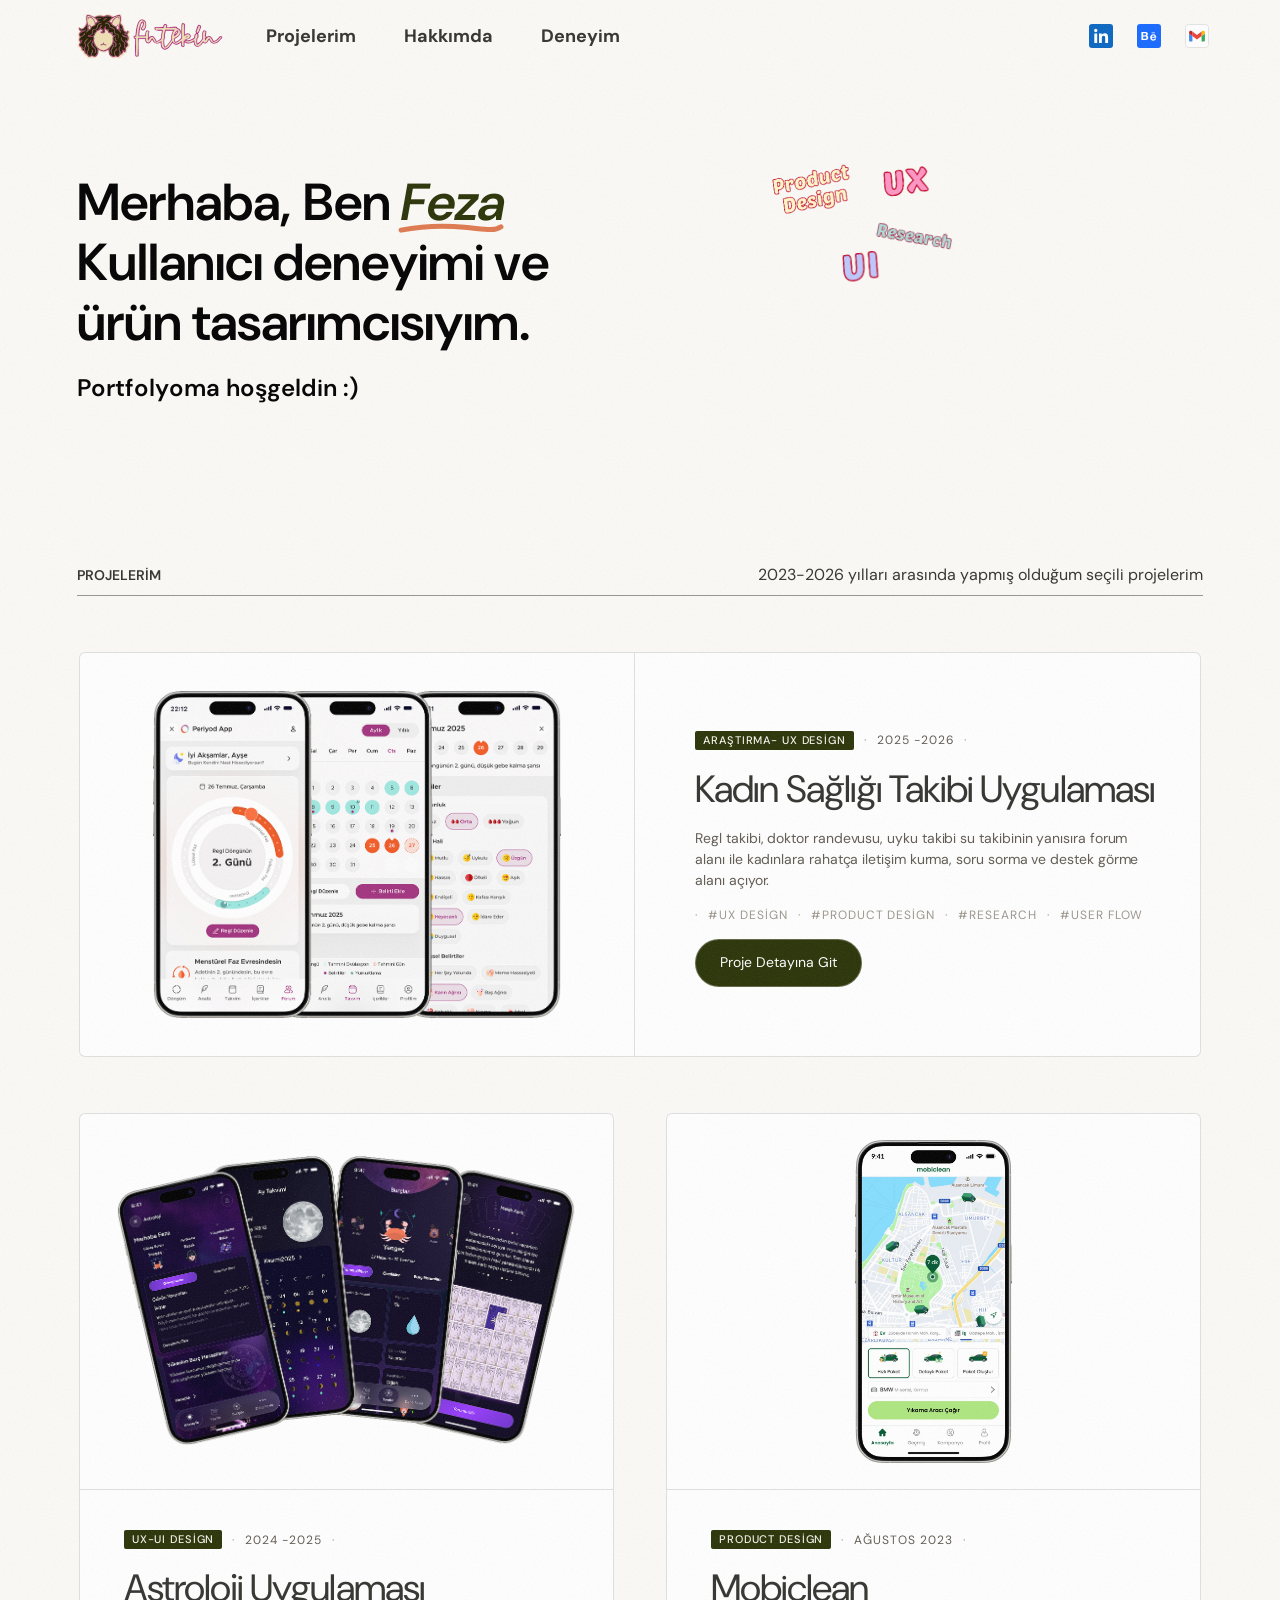
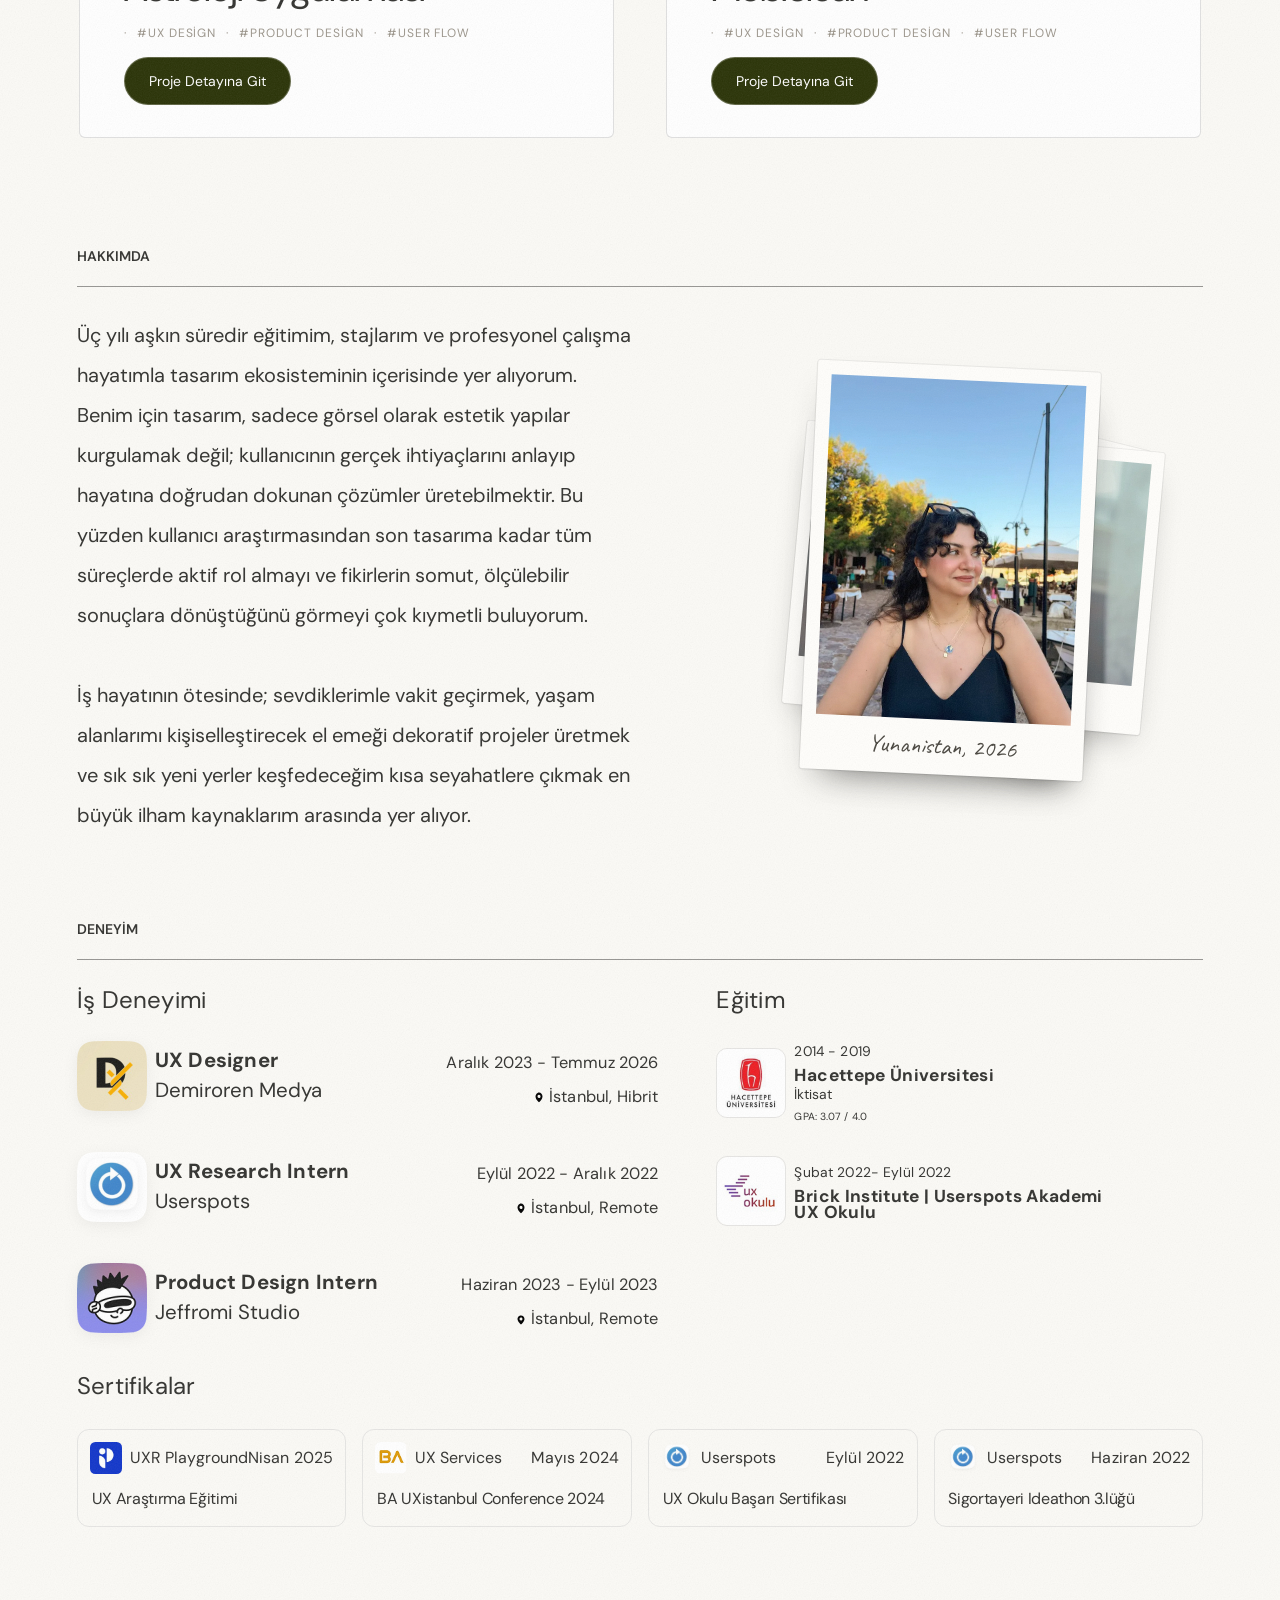
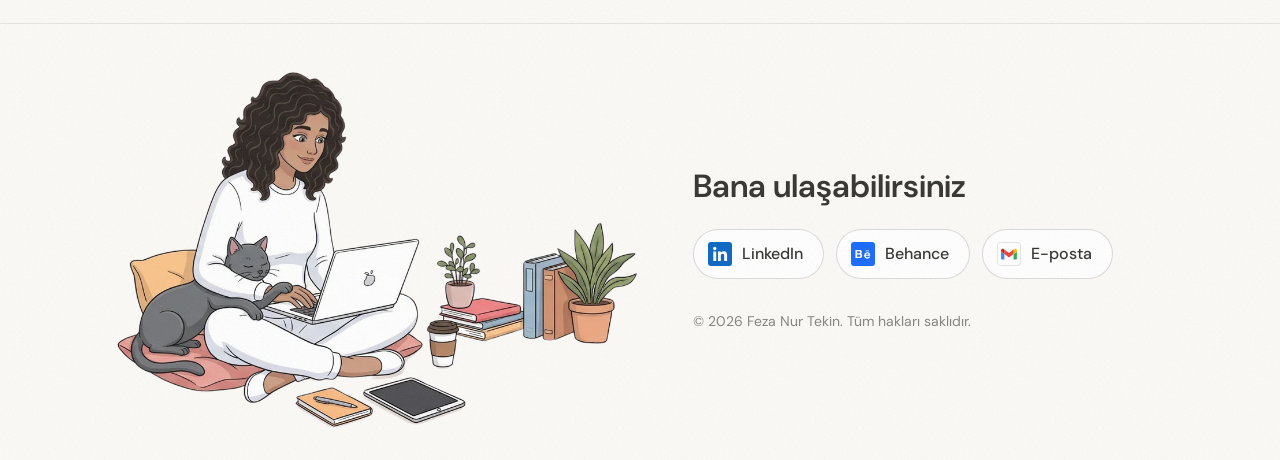
==== commit 7a36e81c: "Opening: centre the girl on phones; reloading the home page replays the opening Co-Authored-By: Clau" ====
--- a/anasayfa.html
+++ b/anasayfa.html
@@ -20,6 +20,14 @@
   <link rel="icon" type="image/png" sizes="64x64" href="assets/images/favicon.png" />
   <link rel="icon" type="image/png" sizes="32x32" href="assets/images/favicon-32.png" />
   <link rel="apple-touch-icon" href="assets/images/apple-touch-icon.png" />
+  <script>
+    // Yenileyince açılış animasyonu tekrar oynasın (detay sayfasından geri
+    // dönüşte ya da #bağlantıyla gelince değil)
+    (function () {
+      var nav = performance.getEntriesByType && performance.getEntriesByType("navigation")[0];
+      if (nav && nav.type === "reload" && !location.hash) location.replace("./");
+    })();
+  </script>
   <link rel="preconnect" href="https://fonts.googleapis.com" />
   <link rel="preconnect" href="https://fonts.gstatic.com" crossorigin />
   <link href="https://fonts.googleapis.com/css2?family=DM+Sans:ital,wght@0,400;0,500;0,600;0,700;1,400;1,500;1,600&family=Caveat:wght@500&family=Georama:wght@400&display=swap" rel="stylesheet" />
--- a/css/header.css
+++ b/css/header.css
@@ -331,18 +331,18 @@
   }
 }
 
-/* Detail pages: header hides on scroll down, returns on scroll up
+/* All pages: header hides on scroll down, returns on scroll up
    (js/header-autohide.js) */
-body:not(.home) > header {
+body > header {
   transition: transform 0.3s ease;
 }
 
-body:not(.home) > header.is-hidden {
+body > header.is-hidden {
   transform: translateY(-100%);
 }
 
 @media (prefers-reduced-motion: reduce) {
-  body:not(.home) > header {
+  body > header {
     transition: none;
   }
 }
--- a/css/hero.css
+++ b/css/hero.css
@@ -14,10 +14,17 @@
   --sticker-sage: #95b083;
 }
 
-/* Paper grain over the whole page */
+/* Paper grain over the whole page. Absolute over the document, not fixed
+   to the viewport: iOS 26 Safari tints the status bar from fixed elements
+   at the top edge, and a full-screen transparent fixed layer made it show
+   the page through the status bar instead of the header's colour */
+body.home {
+  position: relative;
+}
+
 body.home::after {
   content: "";
-  position: fixed;
+  position: absolute;
   inset: 0;
   z-index: 9999;
   pointer-events: none;
@@ -52,6 +59,18 @@
   backdrop-filter: blur(calc(var(--header-fill) * 8px));
 }
 
+/* Phones: exactly the detail pages' header — a plain solid background
+   from the first paint (no see-through fill, no blur), which is what lets
+   iOS Safari paint the status-bar strip in the header's colour */
+@media (max-width: 860px) {
+  body.home header {
+    background: var(--color-bg);
+    box-shadow: 0 2px 2px rgba(27, 28, 29, 0.04);
+    -webkit-backdrop-filter: none;
+    backdrop-filter: none;
+  }
+}
+
 /* ==========================================================
    Landing frame (the opening film is its own page: index.html)
    ========================================================== */
